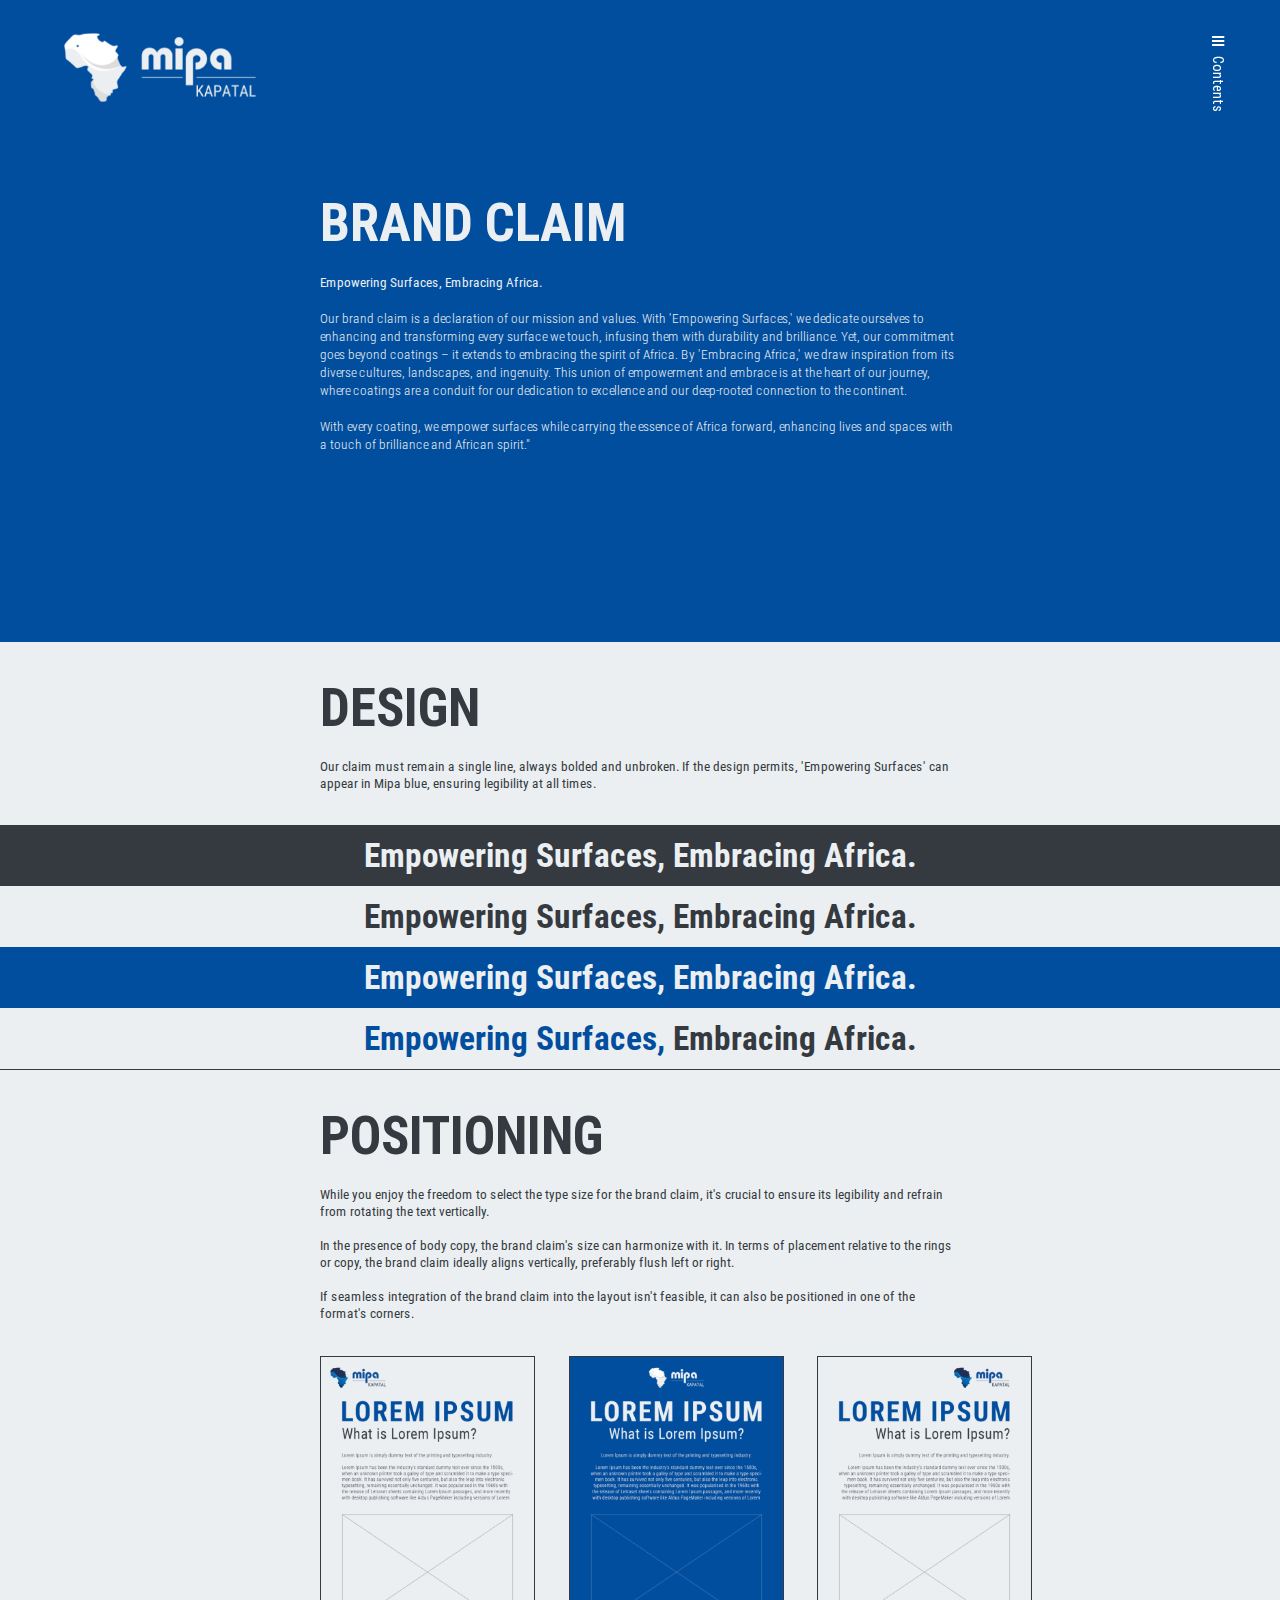
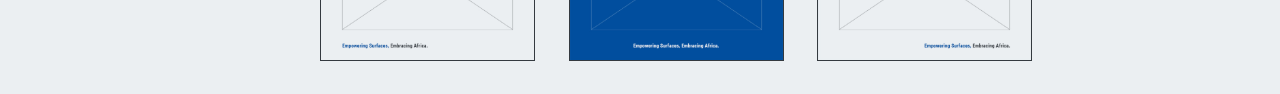
==== brand-claim.html @ 343f578b "Initial Add" ====
<!DOCTYPE html>
<html lang="en">

<head>
  <meta charset="UTF-8">
  <meta name="viewport" content="width=device-width, initial-scale=1.0">
  <link rel="stylesheet" href="https://cdnjs.cloudflare.com/ajax/libs/font-awesome/4.7.0/css/font-awesome.min.css">
  <link rel="stylesheet" href="brand-claim.css">
  <link rel="stylesheet" href="fonts.css">
  <title>Kapatal | Home</title>
</head>

<body>
    <div class="sidebar-container">
        <div class="sidebar-button">
            <button class="button-sidebar" id="side-bar-button">
                <i class="fa fa-bars"></i>
                <span class="button-text"> Contents</span>
            </button>
        </div>
        <div class="sidebar">
            <div class="menu">
                <div class="divider-1">
                    <a href="brand-values.html" class="brand-value-link">
                        <span class="divider-1-item">Brand Values</span>
                    </a>
                </div>
                <hr class="menu-horizontal-line"/>
                <div class="divider-2">
                    <div class="menu-items">
                    <span class="menu-heading">
                        Basics
                    </span>
                    <br>
                    <div class="divider-2-item-container">
                        <span class="divider-2-item">
                            <a href="logo.html" class="menu-item-link">
                                Logo
                            </a>
                        </span>
                    </div>
                    <br>
                    <div class="divider-2-item-container">
                        <span class="divider-2-item">
                            <a href="brand-claim.html" class="menu-item-link">
                                Brand Claim
                            </a>
                        </span>
                    </div>
                    <br>
                    <div class="divider-2-item-container">
                        <span class="divider-2-item">
                            <a href="colour-system.html" class="menu-item-link">
                                Colour System
                            </a>
                        </span>
                    </div>
                    <br>
                    <div class="divider-2-item-container">
                        <span class="divider-2-item">
                            <a href="#" class="menu-item-link">
                                Typography
                            </a>
                        </span>
                    </div>
                    <br>
                    <div class="divider-2-item-container">
                        <span class="divider-2-item">
                            <a href="#" class="menu-item-link">
                                Layout Structure
                            </a>
                        </span>
                    </div>
                    <br>
                    <div class="divider-2-item-container">
                        <span class="divider-2-item">
                            <a href="#" class="menu-item-link">
                                Imagery
                            </a>
                        </span>
                    </div>
                    <br>
                    <div class="divider-2-item-container">
                        <span class="divider-2-item">
                            <a href="#" class="menu-item-link">
                                Ton of Voice
                            </a>
                        </span>
                    </div>
                    </div>
                </div>
                <hr />
                <div class="divider-3">
                    <button class="close-button" id="close-button">
                    <span class="close-button-text">
                        Close
                    </span>
                    <span class="close-button-x">
                        X
                    </span>
                    </button>
                </div>
            </div>
        </div>
    </div>
    <div class="kapatal-image">
        <a href="index.html">
            <img src="Resources\Images\Mipa-Kaptal-Home-Image.png" class="main-image">
        </a>
    </div>
    <div class="main-content">
        <div class="main-brand-claim-section">
            <div class="main-brand-claim-content">
                <div class="main-brand-claim-heading">
                    <span class="main-brand-claim-heading-1">
                        Brand claim
                    </span>
                </div>
                <br/>
                <div class="main-brand-claim-subheading">
                    <span class="main-brand-claim-subheading-1">
                        Empowering Surfaces, Embracing Africa.
                    </span>
                </div>
                <br/>
                <div class="main-brand-claim-paragraph">
                    <span class="main-brand-claim-paragraph-1">
                        Our brand claim is a declaration of our mission and values. With 'Empowering Surfaces,' we dedicate ourselves to enhancing and 
                        transforming every surface we touch, infusing them with durability and brilliance. Yet, our commitment goes beyond coatings – it 
                        extends to embracing the spirit of Africa. By 'Embracing Africa,' we draw inspiration from its diverse cultures, landscapes, and 
                        ingenuity. This union of empowerment and embrace is at the heart of our journey, where coatings are a conduit for our dedication 
                        to excellence and our deep-rooted connection to the continent. 
                        <br>
                        <br>
                        With every coating, we empower surfaces while carrying the essence of Africa forward, enhancing lives and spaces with a 
                        touch of brilliance and African spirit."
                    </span>
                </div>
            </div>
        </div>
        <div class="main-section">
            <div class="design-section">
                <div class="design-content">
                    <div class="design-text">
                        <span class="design-heading">
                            Design
                        </span>
                        <br>
                        <br>
                        <p class="design-paragraph">
                            Our claim must remain a single line, always bolded and unbroken. If the design permits, 'Empowering Surfaces' 
                            can appear in Mipa blue, ensuring legibility at all times.
                        </p>
                    </div>
                    <div class="design-ribbon-section">
                        <div class="ribbons">
                            <div class="gray-ribbon">
                                <span class="gray-ribbon-text">
                                    Empowering Surfaces, Embracing Africa.
                                </span>
                            </div>
                            <div class="white-ribbon">
                                <span class="white-ribbon-text">
                                    Empowering Surfaces, Embracing Africa.
                                </span>
                            </div>
                            <div class="blue-ribbon">
                                <span class="blue-ribbon--text">
                                    Empowering Surfaces, Embracing Africa.
                                </span>
                            </div>
                            <div class="blue-gray-ribbon">
                                <span class="blue-gray-ribbon--text-1">
                                    Empowering Surfaces,
                                </span>
                                <span class="blue-gray-ribbon--text-2">
                                    Embracing Africa.
                                </span>
                            </div>
                        </div>
                    </div>
                </div>
            </div>
            <div class="positioning-section">
                <div class="positioning-content">
                    <div class="positioning-text">
                        <span class="positioning-heading">
                            Positioning
                        </span>
                        <br>
                        <br>
                        <p class="positioning-paragraph">
                            While you enjoy the freedom to select the type size for the brand claim, it's crucial to ensure its 
                            legibility and refrain from rotating the text vertically.
                            <br>
                            <br>
                            In the presence of body copy, the brand claim's size can harmonize with it. In terms of placement 
                            relative to the rings or copy, the brand claim ideally aligns vertically, preferably flush left or right.
                            <br>
                            <br>
                            If seamless integration of the brand claim into the layout isn't feasible, it can also be positioned in 
                            one of the format's corners.
                        </p>
                    </div>
                    <div class="positioning-images">
                        <div class="positioning-images-1">
                            <div class="positioning-images-1-1">
                                <img src="Resources\Images\Brand Claim\1.png" class="positioning-images-1-1-1">
                            </div>
                            <div class="positioning-images-1-2">
                                <img src="Resources\Images\Brand Claim\2.png" class="positioning-images-1-2-1">
                            </div>
                            <div class="positioning-images-1-3">
                                <img src="Resources\Images\Brand Claim\3.png" class="positioning-images-1-3-1">
                            </div>
                        </div>
                    </div>
                </div>
            </div>
        </div>
    </div>
  <script src="brand-claim.js"></script>
</body>

</html>
---- brand-claim.css ----
* {
    margin: 0;
  }
  
  body {
    overflow-x: hidden;
    background-color: #EBEFF2;
  }

  .sidebar-container{
    z-index: 999;
    position: fixed;
    right: 2%;
    top: 3%;
  }

  .sidebar-button {
    float: right;
    margin-right: 2%;
  }
  
  .button-sidebar {
    font-size: 1.12vw;
    color: #ffffff;
    font-family: Roboto-Condensed-Regular;
    background-color: transparent;
    border: none;
    padding: 0.52vw;
    cursor: pointer;
    display: flex;
    flex-direction: column;
    align-items: center;
  }
  
  .button-text {
    margin-top: 2.08vw;
    transform: rotate(90deg);
  }
  
  .sidebar {
    position: fixed;
    top: 0;
    right: -25%;
    background-color: #ffffff;
    border: 0.25px solid #343a40;
    padding-left: 1.82vw;
    padding-right: 1.82vw;
    height: 100%;
    width: 9.37vw;
    transition: right 1s ease;
  }

  .sidebar.active{
    right: 0;
  }
    
  .divider-1 {
    width: 100%;
    padding-top: 2.60vw;
    padding-bottom: 2.08vw;
    color: #343a40;
    font-size: 1vw;
    font-family: Roboto-Condensed-Bold;
  }
  
  .divider-2 {
    width: 100%;
    padding-top: 2.08vw;
    padding-bottom: 2.08vw;
    color: #343a40;
    font-size: 1vw;
    font-family: Roboto-Condensed-Light;
  }
  
  .menu-heading {
    font-size: 1.26vw;
    font-weight: 700;
    color: #343a40;
  }

  .divider-2-item-container{
    margin-top: 2.20vw;
  }

  .brand-value-link{
    text-decoration: none;
  }

  .menu-item-link{
    text-decoration: none;
    color: #343a40;
  }
  
  .divider-2-item {
    font-size: 1vw;
    font-weight: 300;
    color: #343a40;
  }
  
  .divider-3 {
    width: 100%;
    padding-top: 2.08vw;
    padding-bottom: 2.60vw;
    color: #343a40;
    font-size: 1vw;
    font-family: Roboto-Condensed-Light;
  }
  
  .divider-1-item {
    color: #014e9e;
    font-size: 1vw;
    font-family: Roboto-Condensed-Bold;
  }
  
  .close-button {
    border: none;
    background-color: none;
    background: none;
    font-size: 1.12vw;
    width: 100%;
  }
  
  .close-button-text {
    float: left;
    font-family: Roboto-Condensed-Regular;
    text-transform: uppercase;
  }
  
  .close-button-x {
    float: right;
    font-family: Roboto-Condensed-Light;
  }
  
  .menu-horizontal-line{
    width: 100%;
    height: 0.013vw;
    background-color: #343a40;
  }

  .kapatal-image{
    position: fixed;
    margin-top: 2%;
    margin-left: 5%;
    width: 15%;
    height: auto;
    z-index: 999;
  }

  .main-image{
    width: 100%;
    height: auto;
    z-index: 999;
  }

  .main-content{
    position: absolute;
    top: 0;
    left: 0;
    z-index: -1;
    width: 100%;
  }

  .main-brand-claim-section{
    position: relative;
    background-color: #014E9E;
    width: 100%;
    height: 50.15vw;
  }

  .main-brand-claim-content{
    width: 50%;
    position: absolute;
    top: 50%;
    left: 50%;
    transform: translate(-50%, -50%);
  }

  .main-brand-claim-heading-1{
    font-family: Roboto-Condensed-Bold;
    font-size: 4.16vw;
    color: #EBEFF2;
    text-transform: uppercase;
  }

  .main-brand-claim-subheading-1{
    font-family: Roboto-Condensed-Regular;
    font-weight: 500;
    font-size: 1.04vw;
    color: #EBEFF2;
  }

  .main-brand-claim-paragraph-1{
    font-family: Roboto-Condensed-Light;
    font-size: 1.04vw;
    color: #EBEFF2;
  }

  .design-section{
    position: relative;
    padding-top: 2.60vw;
  }

  .design-text{
    width: 50%;
    position: relative;
    top: 0;
    left: 50%;
    transform: translate(-50%, 0);
  }

  .design-heading{
    color: #343a40;
    font-size: 4.16vw;
    font-family: Roboto-Condensed-Bold;
    text-transform: uppercase;
  }

  .design-paragraph{
    color: #343a40;
    font-size: 1.04vw;
    font-family: Roboto-Condensed-Regular;
  }

  .design-ribbon-section{
    position: relative;
    padding-top: 2.60vw;
  }

  .ribbons{
    text-align: center;
  }

  .gray-ribbon{
    width: 100%;
    background-color: #343a40;
    padding-top: 0.78vw;
    padding-bottom: 0.78vw;
  }

  .gray-ribbon-text{
    color: #EBEFF2;
    font-size: 2.60vw;
    font-family: Roboto-Condensed-Bold;
  }

  .white-ribbon{
    width: 100%;
    background-color: #EBEFF2;
    padding-top: 0.78vw;
    padding-bottom: 0.78vw;
  }

  .white-ribbon-text{
    color: #343a40;
    font-size: 2.60vw;
    font-family: Roboto-Condensed-Bold;
  }

  .blue-ribbon{
    width: 100%;
    background-color: #014E9E;
    padding-top: 0.78vw;
    padding-bottom: 0.78vw;
  }

  .blue-ribbon--text{
    color: #EBEFF2;
    font-size: 2.60vw;
    font-family: Roboto-Condensed-Bold;
  }

  .blue-gray-ribbon{
    width: 100%;
    background-color: #EBEFF2;
    padding-top: 0.78vw;
    padding-bottom: 0.78vw;
    border-bottom: 0.25px solid #343a40;
  }

  .blue-gray-ribbon--text-1{
    color: #014E9E;
    font-size: 2.60vw;
    font-family: Roboto-Condensed-Bold;
  }

  .blue-gray-ribbon--text-2{
    color: #343a40;
    font-size: 2.60vw;
    font-family: Roboto-Condensed-Bold;
  }

  .positioning-section{
    position: relative;
    padding-top: 2.60vw;
    padding-bottom: 2.60vw;
  }

  .positioning-text{
    width: 50%;
    position: relative;
    top: 0;
    left: 50%;
    transform: translate(-50%, 0);
  }

  .positioning-heading{
    color: #343a40;
    font-size: 4.16vw;
    font-family: Roboto-Condensed-Bold;
    text-transform: uppercase;
  }

  .positioning-paragraph{
    color: #343a40;
    font-size: 1.04vw;
    font-family: Roboto-Condensed-Regular;
  }

  .positioning-images{
    position: relative;
    padding-top: 2.60vw;
  }

  .positioning-images-1{
    display: flex;
    position: relative;
    top: 0;
    left: 50%;
    transform: translate(-25%, 0);
  }

  .positioning-images-1-1{
    width: 16.66vw;
    border: 0.25px solid #343a40;
  }

  .positioning-images-1-1-1{
    width: 100%;
    height: 100%;
  }

  .positioning-images-1-2{
    width: 16.66vw;
    border: 0.25px solid #343a40;
    margin-left: 2.60vw;
    margin-right: 2.60vw;
  }

  .positioning-images-1-2-1{
    width: 100%;
    height: 100%;
  }

  .positioning-images-1-3{
    width: 16.66vw;
    border: 0.25px solid #343a40;
  }

  .positioning-images-1-3-1{
    width: 100%;
    height: 100%;
  }
---- fonts.css ----
@font-face {
    font-family: Roboto-Condensed-Bold;
    src: url('Resources/Fonts/RobotoCondensed-Bold.ttf') ;
}

@font-face {
    font-family: Roboto-Condensed-Bold-Italic;
    src: url('Resources/Fonts/RobotoCondensed-BoldItalic.ttf') ;
}

@font-face {
    font-family: Roboto-Condensed-Italic;
    src: url('Resources/Fonts/RobotoCondensed-Italic.ttf') ;
}

@font-face {
    font-family: Roboto-Condensed-Light;
    src: url('Resources/Fonts/RobotoCondensed-Light.ttf') ;
}

@font-face {
    font-family: Roboto-Condensed-Light-Italic;
    src: url('Resources/Fonts/RobotoCondensed-LightItalic.ttf') ;
}

@font-face {
    font-family: Roboto-Condensed-Regular;
    src: url('Resources/Fonts/RobotoCondensed-Regular.ttf') ;
}
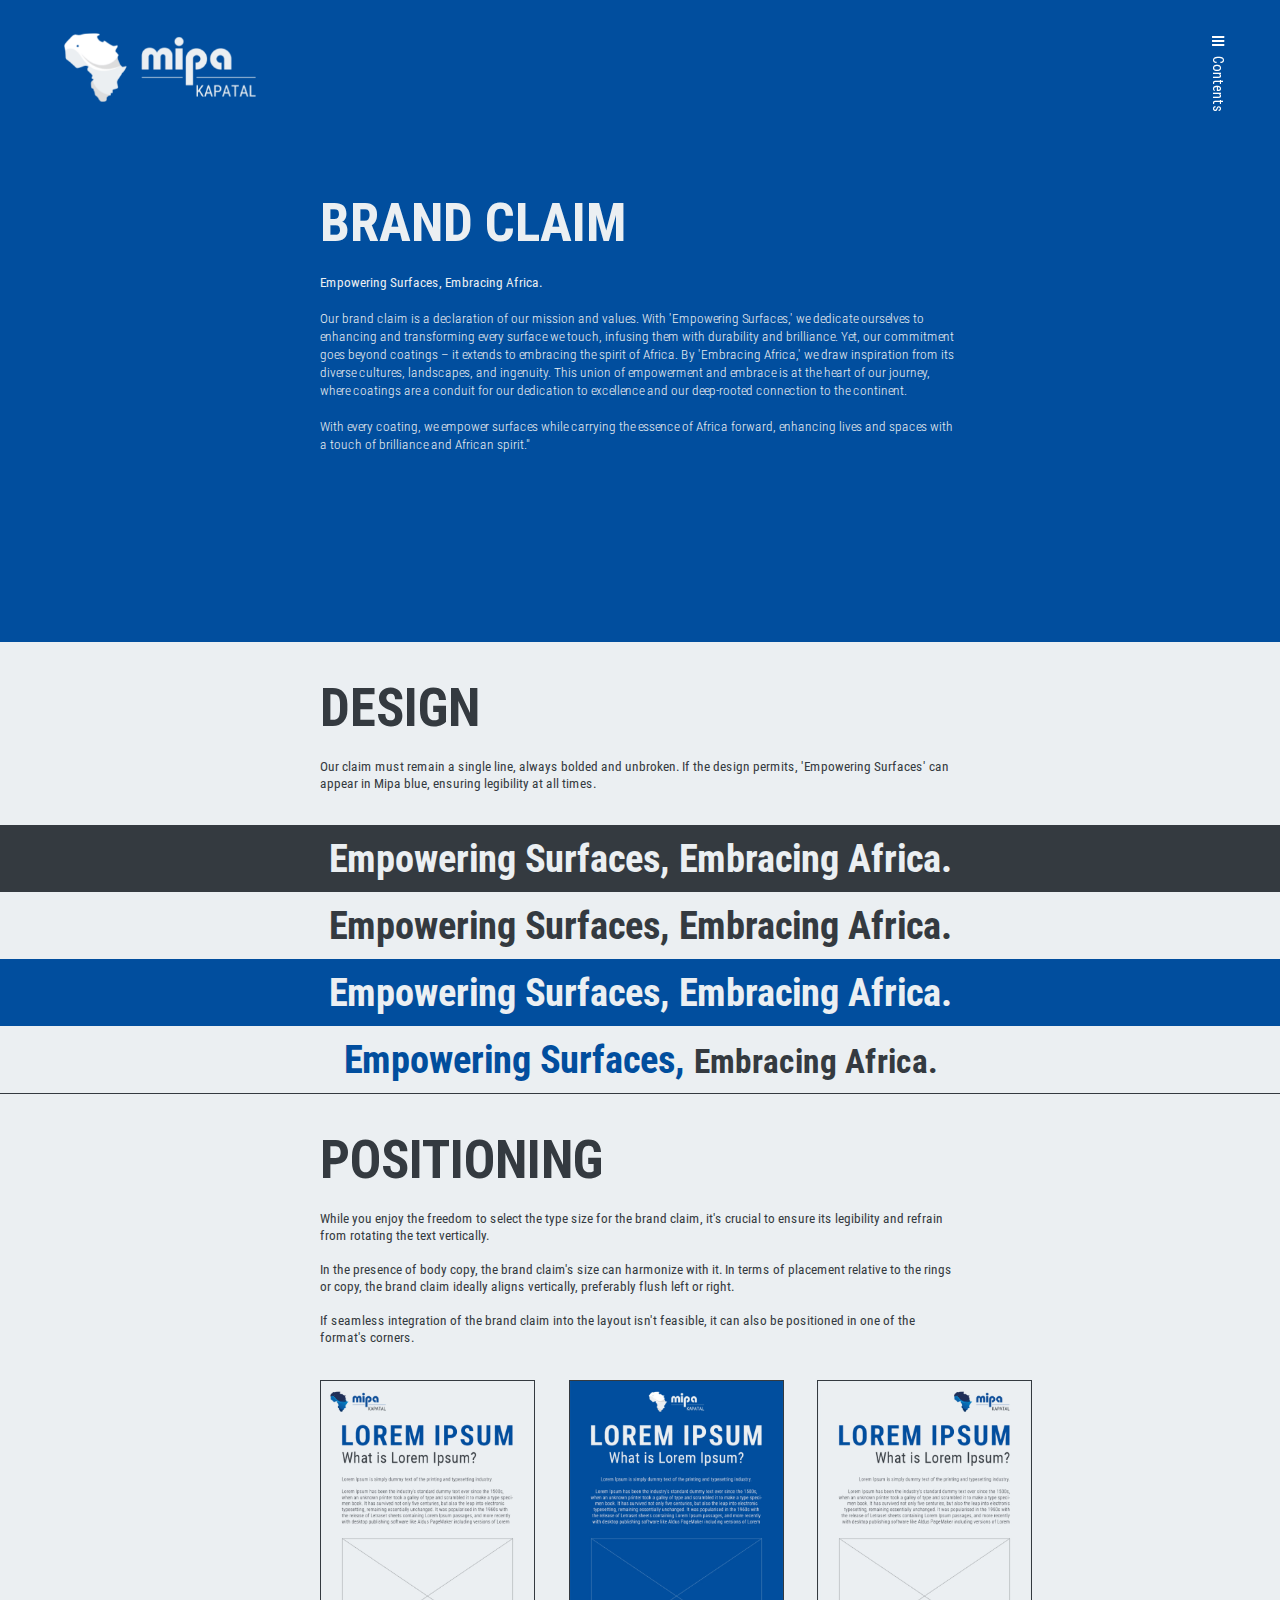
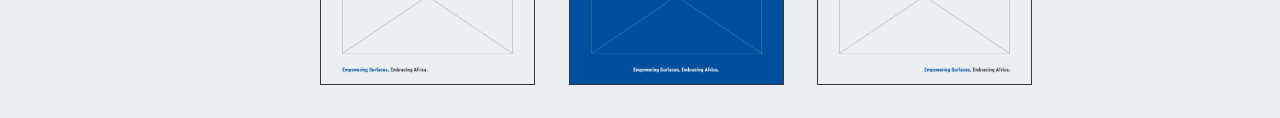
==== commit 9ec4a6f8: "Update" ====
--- a/brand-claim.html
+++ b/brand-claim.html
@@ -1,225 +1,225 @@
-<!DOCTYPE html>
-<html lang="en">
-
-<head>
-  <meta charset="UTF-8">
-  <meta name="viewport" content="width=device-width, initial-scale=1.0">
-  <link rel="stylesheet" href="https://cdnjs.cloudflare.com/ajax/libs/font-awesome/4.7.0/css/font-awesome.min.css">
-  <link rel="stylesheet" href="brand-claim.css">
-  <link rel="stylesheet" href="fonts.css">
-  <title>Kapatal | Home</title>
-</head>
-
-<body>
-    <div class="sidebar-container">
-        <div class="sidebar-button">
-            <button class="button-sidebar" id="side-bar-button">
-                <i class="fa fa-bars"></i>
-                <span class="button-text"> Contents</span>
-            </button>
-        </div>
-        <div class="sidebar">
-            <div class="menu">
-                <div class="divider-1">
-                    <a href="brand-values.html" class="brand-value-link">
-                        <span class="divider-1-item">Brand Values</span>
-                    </a>
-                </div>
-                <hr class="menu-horizontal-line"/>
-                <div class="divider-2">
-                    <div class="menu-items">
-                    <span class="menu-heading">
-                        Basics
-                    </span>
-                    <br>
-                    <div class="divider-2-item-container">
-                        <span class="divider-2-item">
-                            <a href="logo.html" class="menu-item-link">
-                                Logo
-                            </a>
-                        </span>
-                    </div>
-                    <br>
-                    <div class="divider-2-item-container">
-                        <span class="divider-2-item">
-                            <a href="brand-claim.html" class="menu-item-link">
-                                Brand Claim
-                            </a>
-                        </span>
-                    </div>
-                    <br>
-                    <div class="divider-2-item-container">
-                        <span class="divider-2-item">
-                            <a href="colour-system.html" class="menu-item-link">
-                                Colour System
-                            </a>
-                        </span>
-                    </div>
-                    <br>
-                    <div class="divider-2-item-container">
-                        <span class="divider-2-item">
-                            <a href="#" class="menu-item-link">
-                                Typography
-                            </a>
-                        </span>
-                    </div>
-                    <br>
-                    <div class="divider-2-item-container">
-                        <span class="divider-2-item">
-                            <a href="#" class="menu-item-link">
-                                Layout Structure
-                            </a>
-                        </span>
-                    </div>
-                    <br>
-                    <div class="divider-2-item-container">
-                        <span class="divider-2-item">
-                            <a href="#" class="menu-item-link">
-                                Imagery
-                            </a>
-                        </span>
-                    </div>
-                    <br>
-                    <div class="divider-2-item-container">
-                        <span class="divider-2-item">
-                            <a href="#" class="menu-item-link">
-                                Ton of Voice
-                            </a>
-                        </span>
-                    </div>
-                    </div>
-                </div>
-                <hr />
-                <div class="divider-3">
-                    <button class="close-button" id="close-button">
-                    <span class="close-button-text">
-                        Close
-                    </span>
-                    <span class="close-button-x">
-                        X
-                    </span>
-                    </button>
-                </div>
-            </div>
-        </div>
-    </div>
-    <div class="kapatal-image">
-        <a href="index.html">
-            <img src="Resources\Images\Mipa-Kaptal-Home-Image.png" class="main-image">
-        </a>
-    </div>
-    <div class="main-content">
-        <div class="main-brand-claim-section">
-            <div class="main-brand-claim-content">
-                <div class="main-brand-claim-heading">
-                    <span class="main-brand-claim-heading-1">
-                        Brand claim
-                    </span>
-                </div>
-                <br/>
-                <div class="main-brand-claim-subheading">
-                    <span class="main-brand-claim-subheading-1">
-                        Empowering Surfaces, Embracing Africa.
-                    </span>
-                </div>
-                <br/>
-                <div class="main-brand-claim-paragraph">
-                    <span class="main-brand-claim-paragraph-1">
-                        Our brand claim is a declaration of our mission and values. With 'Empowering Surfaces,' we dedicate ourselves to enhancing and 
-                        transforming every surface we touch, infusing them with durability and brilliance. Yet, our commitment goes beyond coatings – it 
-                        extends to embracing the spirit of Africa. By 'Embracing Africa,' we draw inspiration from its diverse cultures, landscapes, and 
-                        ingenuity. This union of empowerment and embrace is at the heart of our journey, where coatings are a conduit for our dedication 
-                        to excellence and our deep-rooted connection to the continent. 
-                        <br>
-                        <br>
-                        With every coating, we empower surfaces while carrying the essence of Africa forward, enhancing lives and spaces with a 
-                        touch of brilliance and African spirit."
-                    </span>
-                </div>
-            </div>
-        </div>
-        <div class="main-section">
-            <div class="design-section">
-                <div class="design-content">
-                    <div class="design-text">
-                        <span class="design-heading">
-                            Design
-                        </span>
-                        <br>
-                        <br>
-                        <p class="design-paragraph">
-                            Our claim must remain a single line, always bolded and unbroken. If the design permits, 'Empowering Surfaces' 
-                            can appear in Mipa blue, ensuring legibility at all times.
-                        </p>
-                    </div>
-                    <div class="design-ribbon-section">
-                        <div class="ribbons">
-                            <div class="gray-ribbon">
-                                <span class="gray-ribbon-text">
-                                    Empowering Surfaces, Embracing Africa.
-                                </span>
-                            </div>
-                            <div class="white-ribbon">
-                                <span class="white-ribbon-text">
-                                    Empowering Surfaces, Embracing Africa.
-                                </span>
-                            </div>
-                            <div class="blue-ribbon">
-                                <span class="blue-ribbon--text">
-                                    Empowering Surfaces, Embracing Africa.
-                                </span>
-                            </div>
-                            <div class="blue-gray-ribbon">
-                                <span class="blue-gray-ribbon--text-1">
-                                    Empowering Surfaces,
-                                </span>
-                                <span class="blue-gray-ribbon--text-2">
-                                    Embracing Africa.
-                                </span>
-                            </div>
-                        </div>
-                    </div>
-                </div>
-            </div>
-            <div class="positioning-section">
-                <div class="positioning-content">
-                    <div class="positioning-text">
-                        <span class="positioning-heading">
-                            Positioning
-                        </span>
-                        <br>
-                        <br>
-                        <p class="positioning-paragraph">
-                            While you enjoy the freedom to select the type size for the brand claim, it's crucial to ensure its 
-                            legibility and refrain from rotating the text vertically.
-                            <br>
-                            <br>
-                            In the presence of body copy, the brand claim's size can harmonize with it. In terms of placement 
-                            relative to the rings or copy, the brand claim ideally aligns vertically, preferably flush left or right.
-                            <br>
-                            <br>
-                            If seamless integration of the brand claim into the layout isn't feasible, it can also be positioned in 
-                            one of the format's corners.
-                        </p>
-                    </div>
-                    <div class="positioning-images">
-                        <div class="positioning-images-1">
-                            <div class="positioning-images-1-1">
-                                <img src="Resources\Images\Brand Claim\1.png" class="positioning-images-1-1-1">
-                            </div>
-                            <div class="positioning-images-1-2">
-                                <img src="Resources\Images\Brand Claim\2.png" class="positioning-images-1-2-1">
-                            </div>
-                            <div class="positioning-images-1-3">
-                                <img src="Resources\Images\Brand Claim\3.png" class="positioning-images-1-3-1">
-                            </div>
-                        </div>
-                    </div>
-                </div>
-            </div>
-        </div>
-    </div>
-  <script src="brand-claim.js"></script>
-</body>
-
+<!DOCTYPE html>
+<html lang="en">
+
+<head>
+  <meta charset="UTF-8">
+  <meta name="viewport" content="width=device-width, initial-scale=1.0">
+  <link rel="stylesheet" href="https://cdnjs.cloudflare.com/ajax/libs/font-awesome/4.7.0/css/font-awesome.min.css">
+  <link rel="stylesheet" href="brand-claim.css">
+  <link rel="stylesheet" href="fonts.css">
+  <title>Kapatal | Brand Claim</title>
+</head>
+
+<body>
+    <div class="sidebar-container">
+        <div class="sidebar-button">
+            <button class="button-sidebar" id="side-bar-button">
+                <i class="fa fa-bars"></i>
+                <span class="button-text"> Contents</span>
+            </button>
+        </div>
+        <div class="sidebar">
+            <div class="menu">
+                <div class="divider-1">
+                    <a href="brand-values.html" class="brand-value-link">
+                        <span class="divider-1-item">Brand Values</span>
+                    </a>
+                </div>
+                <hr class="menu-horizontal-line"/>
+                <div class="divider-2">
+                    <div class="menu-items">
+                    <span class="menu-heading">
+                        Basics
+                    </span>
+                    <br>
+                    <div class="divider-2-item-container">
+                        <span class="divider-2-item">
+                            <a href="logo.html" class="menu-item-link">
+                                Logo
+                            </a>
+                        </span>
+                    </div>
+                    <br>
+                    <div class="divider-2-item-container">
+                        <span class="divider-2-item">
+                            <a href="brand-claim.html" class="menu-item-link">
+                                Brand Claim
+                            </a>
+                        </span>
+                    </div>
+                    <br>
+                    <div class="divider-2-item-container">
+                        <span class="divider-2-item">
+                            <a href="colour-system.html" class="menu-item-link">
+                                Colour System
+                            </a>
+                        </span>
+                    </div>
+                    <br>
+                    <div class="divider-2-item-container">
+                        <span class="divider-2-item">
+                            <a href="#" class="menu-item-link">
+                                Typography
+                            </a>
+                        </span>
+                    </div>
+                    <br>
+                    <div class="divider-2-item-container">
+                        <span class="divider-2-item">
+                            <a href="#" class="menu-item-link">
+                                Layout Structure
+                            </a>
+                        </span>
+                    </div>
+                    <br>
+                    <div class="divider-2-item-container">
+                        <span class="divider-2-item">
+                            <a href="#" class="menu-item-link">
+                                Imagery
+                            </a>
+                        </span>
+                    </div>
+                    <br>
+                    <div class="divider-2-item-container">
+                        <span class="divider-2-item">
+                            <a href="#" class="menu-item-link">
+                                Ton of Voice
+                            </a>
+                        </span>
+                    </div>
+                    </div>
+                </div>
+                <hr />
+                <div class="divider-3">
+                    <button class="close-button" id="close-button">
+                    <span class="close-button-text">
+                        Close
+                    </span>
+                    <span class="close-button-x">
+                        X
+                    </span>
+                    </button>
+                </div>
+            </div>
+        </div>
+    </div>
+    <div class="kapatal-image">
+        <a href="index.html">
+            <img src="Resources\Images\Mipa-Kaptal-Home-Image.png" class="main-image">
+        </a>
+    </div>
+    <div class="main-content">
+        <div class="main-brand-claim-section">
+            <div class="main-brand-claim-content">
+                <div class="main-brand-claim-heading">
+                    <span class="main-brand-claim-heading-1">
+                        Brand claim
+                    </span>
+                </div>
+                <br/>
+                <div class="main-brand-claim-subheading">
+                    <span class="main-brand-claim-subheading-1">
+                        Empowering Surfaces, Embracing Africa.
+                    </span>
+                </div>
+                <br/>
+                <div class="main-brand-claim-paragraph">
+                    <span class="main-brand-claim-paragraph-1">
+                        Our brand claim is a declaration of our mission and values. With 'Empowering Surfaces,' we dedicate ourselves to enhancing and 
+                        transforming every surface we touch, infusing them with durability and brilliance. Yet, our commitment goes beyond coatings – it 
+                        extends to embracing the spirit of Africa. By 'Embracing Africa,' we draw inspiration from its diverse cultures, landscapes, and 
+                        ingenuity. This union of empowerment and embrace is at the heart of our journey, where coatings are a conduit for our dedication 
+                        to excellence and our deep-rooted connection to the continent. 
+                        <br>
+                        <br>
+                        With every coating, we empower surfaces while carrying the essence of Africa forward, enhancing lives and spaces with a 
+                        touch of brilliance and African spirit."
+                    </span>
+                </div>
+            </div>
+        </div>
+        <div class="main-section">
+            <div class="design-section">
+                <div class="design-content">
+                    <div class="design-text">
+                        <span class="design-heading">
+                            Design
+                        </span>
+                        <br>
+                        <br>
+                        <p class="design-paragraph">
+                            Our claim must remain a single line, always bolded and unbroken. If the design permits, 'Empowering Surfaces' 
+                            can appear in Mipa blue, ensuring legibility at all times.
+                        </p>
+                    </div>
+                    <div class="design-ribbon-section">
+                        <div class="ribbons">
+                            <div class="gray-ribbon">
+                                <span class="gray-ribbon-text">
+                                    Empowering Surfaces, Embracing Africa.
+                                </span>
+                            </div>
+                            <div class="white-ribbon">
+                                <span class="white-ribbon-text">
+                                    Empowering Surfaces, Embracing Africa.
+                                </span>
+                            </div>
+                            <div class="blue-ribbon">
+                                <span class="blue-ribbon--text">
+                                    Empowering Surfaces, Embracing Africa.
+                                </span>
+                            </div>
+                            <div class="blue-gray-ribbon">
+                                <span class="blue-gray-ribbon--text-1">
+                                    Empowering Surfaces,
+                                </span>
+                                <span class="blue-gray-ribbon--text-2">
+                                    Embracing Africa.
+                                </span>
+                            </div>
+                        </div>
+                    </div>
+                </div>
+            </div>
+            <div class="positioning-section">
+                <div class="positioning-content">
+                    <div class="positioning-text">
+                        <span class="positioning-heading">
+                            Positioning
+                        </span>
+                        <br>
+                        <br>
+                        <p class="positioning-paragraph">
+                            While you enjoy the freedom to select the type size for the brand claim, it's crucial to ensure its 
+                            legibility and refrain from rotating the text vertically.
+                            <br>
+                            <br>
+                            In the presence of body copy, the brand claim's size can harmonize with it. In terms of placement 
+                            relative to the rings or copy, the brand claim ideally aligns vertically, preferably flush left or right.
+                            <br>
+                            <br>
+                            If seamless integration of the brand claim into the layout isn't feasible, it can also be positioned in 
+                            one of the format's corners.
+                        </p>
+                    </div>
+                    <div class="positioning-images">
+                        <div class="positioning-images-1">
+                            <div class="positioning-images-1-1">
+                                <img src="Resources\Images\Brand Claim\1.png" class="positioning-images-1-1-1">
+                            </div>
+                            <div class="positioning-images-1-2">
+                                <img src="Resources\Images\Brand Claim\2.png" class="positioning-images-1-2-1">
+                            </div>
+                            <div class="positioning-images-1-3">
+                                <img src="Resources\Images\Brand Claim\3.png" class="positioning-images-1-3-1">
+                            </div>
+                        </div>
+                    </div>
+                </div>
+            </div>
+        </div>
+    </div>
+  <script src="brand-claim.js"></script>
+</body>
+
 </html>--- a/brand-claim.css
+++ b/brand-claim.css
@@ -1,362 +1,363 @@
-* {
-    margin: 0;
-  }
-  
-  body {
-    overflow-x: hidden;
-    background-color: #EBEFF2;
-  }
-
-  .sidebar-container{
-    z-index: 999;
-    position: fixed;
-    right: 2%;
-    top: 3%;
-  }
-
-  .sidebar-button {
-    float: right;
-    margin-right: 2%;
-  }
-  
-  .button-sidebar {
-    font-size: 1.12vw;
-    color: #ffffff;
-    font-family: Roboto-Condensed-Regular;
-    background-color: transparent;
-    border: none;
-    padding: 0.52vw;
-    cursor: pointer;
-    display: flex;
-    flex-direction: column;
-    align-items: center;
-  }
-  
-  .button-text {
-    margin-top: 2.08vw;
-    transform: rotate(90deg);
-  }
-  
-  .sidebar {
-    position: fixed;
-    top: 0;
-    right: -25%;
-    background-color: #ffffff;
-    border: 0.25px solid #343a40;
-    padding-left: 1.82vw;
-    padding-right: 1.82vw;
-    height: 100%;
-    width: 9.37vw;
-    transition: right 1s ease;
-  }
-
-  .sidebar.active{
-    right: 0;
-  }
-    
-  .divider-1 {
-    width: 100%;
-    padding-top: 2.60vw;
-    padding-bottom: 2.08vw;
-    color: #343a40;
-    font-size: 1vw;
-    font-family: Roboto-Condensed-Bold;
-  }
-  
-  .divider-2 {
-    width: 100%;
-    padding-top: 2.08vw;
-    padding-bottom: 2.08vw;
-    color: #343a40;
-    font-size: 1vw;
-    font-family: Roboto-Condensed-Light;
-  }
-  
-  .menu-heading {
-    font-size: 1.26vw;
-    font-weight: 700;
-    color: #343a40;
-  }
-
-  .divider-2-item-container{
-    margin-top: 2.20vw;
-  }
-
-  .brand-value-link{
-    text-decoration: none;
-  }
-
-  .menu-item-link{
-    text-decoration: none;
-    color: #343a40;
-  }
-  
-  .divider-2-item {
-    font-size: 1vw;
-    font-weight: 300;
-    color: #343a40;
-  }
-  
-  .divider-3 {
-    width: 100%;
-    padding-top: 2.08vw;
-    padding-bottom: 2.60vw;
-    color: #343a40;
-    font-size: 1vw;
-    font-family: Roboto-Condensed-Light;
-  }
-  
-  .divider-1-item {
-    color: #014e9e;
-    font-size: 1vw;
-    font-family: Roboto-Condensed-Bold;
-  }
-  
-  .close-button {
-    border: none;
-    background-color: none;
-    background: none;
-    font-size: 1.12vw;
-    width: 100%;
-  }
-  
-  .close-button-text {
-    float: left;
-    font-family: Roboto-Condensed-Regular;
-    text-transform: uppercase;
-  }
-  
-  .close-button-x {
-    float: right;
-    font-family: Roboto-Condensed-Light;
-  }
-  
-  .menu-horizontal-line{
-    width: 100%;
-    height: 0.013vw;
-    background-color: #343a40;
-  }
-
-  .kapatal-image{
-    position: fixed;
-    margin-top: 2%;
-    margin-left: 5%;
-    width: 15%;
-    height: auto;
-    z-index: 999;
-  }
-
-  .main-image{
-    width: 100%;
-    height: auto;
-    z-index: 999;
-  }
-
-  .main-content{
-    position: absolute;
-    top: 0;
-    left: 0;
-    z-index: -1;
-    width: 100%;
-  }
-
-  .main-brand-claim-section{
-    position: relative;
-    background-color: #014E9E;
-    width: 100%;
-    height: 50.15vw;
-  }
-
-  .main-brand-claim-content{
-    width: 50%;
-    position: absolute;
-    top: 50%;
-    left: 50%;
-    transform: translate(-50%, -50%);
-  }
-
-  .main-brand-claim-heading-1{
-    font-family: Roboto-Condensed-Bold;
-    font-size: 4.16vw;
-    color: #EBEFF2;
-    text-transform: uppercase;
-  }
-
-  .main-brand-claim-subheading-1{
-    font-family: Roboto-Condensed-Regular;
-    font-weight: 500;
-    font-size: 1.04vw;
-    color: #EBEFF2;
-  }
-
-  .main-brand-claim-paragraph-1{
-    font-family: Roboto-Condensed-Light;
-    font-size: 1.04vw;
-    color: #EBEFF2;
-  }
-
-  .design-section{
-    position: relative;
-    padding-top: 2.60vw;
-  }
-
-  .design-text{
-    width: 50%;
-    position: relative;
-    top: 0;
-    left: 50%;
-    transform: translate(-50%, 0);
-  }
-
-  .design-heading{
-    color: #343a40;
-    font-size: 4.16vw;
-    font-family: Roboto-Condensed-Bold;
-    text-transform: uppercase;
-  }
-
-  .design-paragraph{
-    color: #343a40;
-    font-size: 1.04vw;
-    font-family: Roboto-Condensed-Regular;
-  }
-
-  .design-ribbon-section{
-    position: relative;
-    padding-top: 2.60vw;
-  }
-
-  .ribbons{
-    text-align: center;
-  }
-
-  .gray-ribbon{
-    width: 100%;
-    background-color: #343a40;
-    padding-top: 0.78vw;
-    padding-bottom: 0.78vw;
-  }
-
-  .gray-ribbon-text{
-    color: #EBEFF2;
-    font-size: 2.60vw;
-    font-family: Roboto-Condensed-Bold;
-  }
-
-  .white-ribbon{
-    width: 100%;
-    background-color: #EBEFF2;
-    padding-top: 0.78vw;
-    padding-bottom: 0.78vw;
-  }
-
-  .white-ribbon-text{
-    color: #343a40;
-    font-size: 2.60vw;
-    font-family: Roboto-Condensed-Bold;
-  }
-
-  .blue-ribbon{
-    width: 100%;
-    background-color: #014E9E;
-    padding-top: 0.78vw;
-    padding-bottom: 0.78vw;
-  }
-
-  .blue-ribbon--text{
-    color: #EBEFF2;
-    font-size: 2.60vw;
-    font-family: Roboto-Condensed-Bold;
-  }
-
-  .blue-gray-ribbon{
-    width: 100%;
-    background-color: #EBEFF2;
-    padding-top: 0.78vw;
-    padding-bottom: 0.78vw;
-    border-bottom: 0.25px solid #343a40;
-  }
-
-  .blue-gray-ribbon--text-1{
-    color: #014E9E;
-    font-size: 2.60vw;
-    font-family: Roboto-Condensed-Bold;
-  }
-
-  .blue-gray-ribbon--text-2{
-    color: #343a40;
-    font-size: 2.60vw;
-    font-family: Roboto-Condensed-Bold;
-  }
-
-  .positioning-section{
-    position: relative;
-    padding-top: 2.60vw;
-    padding-bottom: 2.60vw;
-  }
-
-  .positioning-text{
-    width: 50%;
-    position: relative;
-    top: 0;
-    left: 50%;
-    transform: translate(-50%, 0);
-  }
-
-  .positioning-heading{
-    color: #343a40;
-    font-size: 4.16vw;
-    font-family: Roboto-Condensed-Bold;
-    text-transform: uppercase;
-  }
-
-  .positioning-paragraph{
-    color: #343a40;
-    font-size: 1.04vw;
-    font-family: Roboto-Condensed-Regular;
-  }
-
-  .positioning-images{
-    position: relative;
-    padding-top: 2.60vw;
-  }
-
-  .positioning-images-1{
-    display: flex;
-    position: relative;
-    top: 0;
-    left: 50%;
-    transform: translate(-25%, 0);
-  }
-
-  .positioning-images-1-1{
-    width: 16.66vw;
-    border: 0.25px solid #343a40;
-  }
-
-  .positioning-images-1-1-1{
-    width: 100%;
-    height: 100%;
-  }
-
-  .positioning-images-1-2{
-    width: 16.66vw;
-    border: 0.25px solid #343a40;
-    margin-left: 2.60vw;
-    margin-right: 2.60vw;
-  }
-
-  .positioning-images-1-2-1{
-    width: 100%;
-    height: 100%;
-  }
-
-  .positioning-images-1-3{
-    width: 16.66vw;
-    border: 0.25px solid #343a40;
-  }
-
-  .positioning-images-1-3-1{
-    width: 100%;
-    height: 100%;
+* {
+    margin: 0;
+  }
+  
+  body {
+    overflow-x: hidden;
+    background-color: #EBEFF2;
+  }
+
+  .sidebar-container{
+    z-index: 999;
+    position: fixed;
+    right: 2%;
+    top: 3%;
+  }
+
+  .sidebar-button {
+    float: right;
+    margin-right: 2%;
+  }
+  
+  .button-sidebar {
+    font-size: 1.12vw;
+    color: #ffffff;
+    font-family: Roboto-Condensed-Regular;
+    background-color: transparent;
+    border: none;
+    padding: 0.52vw;
+    cursor: pointer;
+    display: flex;
+    flex-direction: column;
+    align-items: center;
+  }
+  
+  .button-text {
+    margin-top: 2.08vw;
+    transform: rotate(90deg);
+  }
+  
+  .sidebar {
+    position: fixed;
+    top: 0;
+    right: -25%;
+    background-color: #ffffff;
+    border: 0.25px solid #343a40;
+    padding-left: 1.82vw;
+    padding-right: 1.82vw;
+    height: 100%;
+    width: 9.37vw;
+    transition: right 1s ease;
+  }
+
+  .sidebar.active{
+    right: 0;
+  }
+    
+  .divider-1 {
+    width: 100%;
+    padding-top: 2.60vw;
+    padding-bottom: 2.08vw;
+    color: #343a40;
+    font-size: 1vw;
+    font-family: Roboto-Condensed-Bold;
+  }
+  
+  .divider-2 {
+    width: 100%;
+    padding-top: 2.08vw;
+    padding-bottom: 2.08vw;
+    color: #343a40;
+    font-size: 1vw;
+    font-family: Roboto-Condensed-Light;
+  }
+  
+  .menu-heading {
+    font-size: 1.26vw;
+    font-weight: 700;
+    color: #343a40;
+  }
+
+  .divider-2-item-container{
+    margin-top: 2.20vw;
+  }
+
+  .brand-value-link{
+    text-decoration: none;
+  }
+
+  .menu-item-link{
+    text-decoration: none;
+    color: #343a40;
+  }
+  
+  .divider-2-item {
+    font-size: 1vw;
+    font-weight: 300;
+    color: #343a40;
+  }
+  
+  .divider-3 {
+    width: 100%;
+    padding-top: 2.08vw;
+    padding-bottom: 2.60vw;
+    color: #343a40;
+    font-size: 1vw;
+    font-family: Roboto-Condensed-Light;
+  }
+  
+  .divider-1-item {
+    color: #014e9e;
+    font-size: 1vw;
+    font-family: Roboto-Condensed-Bold;
+  }
+  
+  .close-button {
+    border: none;
+    background-color: none;
+    background: none;
+    font-size: 1.12vw;
+    width: 100%;
+  }
+  
+  .close-button-text {
+    float: left;
+    font-family: Roboto-Condensed-Regular;
+    text-transform: uppercase;
+  }
+  
+  .close-button-x {
+    float: right;
+    font-family: Roboto-Condensed-Light;
+  }
+  
+  .menu-horizontal-line{
+    width: 100%;
+    height: 0.013vw;
+    background-color: #343a40;
+  }
+
+  .kapatal-image{
+    position: fixed;
+    margin-top: 2%;
+    margin-left: 5%;
+    width: 15%;
+    height: auto;
+    z-index: 999;
+  }
+
+  .main-image{
+    width: 100%;
+    height: auto;
+    z-index: 999;
+  }
+
+  .main-content{
+    position: absolute;
+    top: 0;
+    left: 0;
+    z-index: -1;
+    width: 100%;
+  }
+
+  .main-brand-claim-section{
+    position: relative;
+    background-color: #014E9E;
+    width: 100%;
+    height: 50.15vw;
+  }
+
+  .main-brand-claim-content{
+    width: 50%;
+    position: absolute;
+    top: 50%;
+    left: 50%;
+    transform: translate(-50%, -50%);
+  }
+
+  .main-brand-claim-heading-1{
+    font-family: Roboto-Condensed-Bold;
+    font-size: 4.16vw;
+    color: #EBEFF2;
+    text-transform: uppercase;
+  }
+
+  .main-brand-claim-subheading-1{
+    font-family: Roboto-Condensed-Regular;
+    font-weight: 500;
+    font-size: 1.04vw;
+    color: #EBEFF2;
+  }
+
+  .main-brand-claim-paragraph-1{
+    font-family: Roboto-Condensed-Light;
+    font-size: 1.04vw;
+    color: #EBEFF2;
+  }
+
+  .design-section{
+    position: relative;
+    padding-top: 2.60vw;
+  }
+
+  .design-text{
+    width: 50%;
+    position: relative;
+    top: 0;
+    left: 50%;
+    transform: translate(-50%, 0);
+  }
+
+  .design-heading{
+    color: #343a40;
+    font-size: 4.16vw;
+    font-family: Roboto-Condensed-Bold;
+    text-transform: uppercase;
+  }
+
+  .design-paragraph{
+    color: #343a40;
+    font-size: 1.04vw;
+    font-family: Roboto-Condensed-Regular;
+  }
+
+  .design-ribbon-section{
+    position: relative;
+    padding-top: 2.60vw;
+  }
+
+  .ribbons{
+    text-align: center;
+  }
+
+  .gray-ribbon{
+    width: 100%;
+    background-color: #343a40;
+    padding-top: 0.78vw;
+    padding-bottom: 0.78vw;
+
+  }
+
+  .gray-ribbon-text{
+    color: #EBEFF2;
+    font-size: 3vw;
+    font-family: Roboto-Condensed-Bold;
+  }
+
+  .white-ribbon{
+    width: 100%;
+    background-color: #EBEFF2;
+    padding-top: 0.78vw;
+    padding-bottom: 0.78vw;
+  }
+
+  .white-ribbon-text{
+    color: #343a40;
+    font-size: 3vw;
+    font-family: Roboto-Condensed-Bold;
+  }
+
+  .blue-ribbon{
+    width: 100%;
+    background-color: #014E9E;
+    padding-top: 0.78vw;
+    padding-bottom: 0.78vw;
+  }
+
+  .blue-ribbon--text{
+    color: #EBEFF2;
+    font-size: 3vw;
+    font-family: Roboto-Condensed-Bold;
+  }
+
+  .blue-gray-ribbon{
+    width: 100%;
+    background-color: #EBEFF2;
+    padding-top: 0.78vw;
+    padding-bottom: 0.78vw;
+    border-bottom: 0.25px solid #343a40;
+  }
+
+  .blue-gray-ribbon--text-1{
+    color: #014E9E;
+    font-size: 3vw;
+    font-family: Roboto-Condensed-Bold;
+  }
+
+  .blue-gray-ribbon--text-2{
+    color: #343a40;
+    font-size: 2.60vw;
+    font-family: Roboto-Condensed-Bold;
+  }
+
+  .positioning-section{
+    position: relative;
+    padding-top: 2.60vw;
+    padding-bottom: 2.60vw;
+  }
+
+  .positioning-text{
+    width: 50%;
+    position: relative;
+    top: 0;
+    left: 50%;
+    transform: translate(-50%, 0);
+  }
+
+  .positioning-heading{
+    color: #343a40;
+    font-size: 4.16vw;
+    font-family: Roboto-Condensed-Bold;
+    text-transform: uppercase;
+  }
+
+  .positioning-paragraph{
+    color: #343a40;
+    font-size: 1.04vw;
+    font-family: Roboto-Condensed-Regular;
+  }
+
+  .positioning-images{
+    position: relative;
+    padding-top: 2.60vw;
+  }
+
+  .positioning-images-1{
+    display: flex;
+    position: relative;
+    top: 0;
+    left: 50%;
+    transform: translate(-25%, 0);
+  }
+
+  .positioning-images-1-1{
+    width: 16.66vw;
+    border: 0.25px solid #343a40;
+  }
+
+  .positioning-images-1-1-1{
+    width: 100%;
+    height: 100%;
+  }
+
+  .positioning-images-1-2{
+    width: 16.66vw;
+    border: 0.25px solid #343a40;
+    margin-left: 2.60vw;
+    margin-right: 2.60vw;
+  }
+
+  .positioning-images-1-2-1{
+    width: 100%;
+    height: 100%;
+  }
+
+  .positioning-images-1-3{
+    width: 16.66vw;
+    border: 0.25px solid #343a40;
+  }
+
+  .positioning-images-1-3-1{
+    width: 100%;
+    height: 100%;
   }--- a/fonts.css
+++ b/fonts.css
@@ -1,29 +1,29 @@
-@font-face {
-    font-family: Roboto-Condensed-Bold;
-    src: url('Resources/Fonts/RobotoCondensed-Bold.ttf') ;
-}
-
-@font-face {
-    font-family: Roboto-Condensed-Bold-Italic;
-    src: url('Resources/Fonts/RobotoCondensed-BoldItalic.ttf') ;
-}
-
-@font-face {
-    font-family: Roboto-Condensed-Italic;
-    src: url('Resources/Fonts/RobotoCondensed-Italic.ttf') ;
-}
-
-@font-face {
-    font-family: Roboto-Condensed-Light;
-    src: url('Resources/Fonts/RobotoCondensed-Light.ttf') ;
-}
-
-@font-face {
-    font-family: Roboto-Condensed-Light-Italic;
-    src: url('Resources/Fonts/RobotoCondensed-LightItalic.ttf') ;
-}
-
-@font-face {
-    font-family: Roboto-Condensed-Regular;
-    src: url('Resources/Fonts/RobotoCondensed-Regular.ttf') ;
+@font-face {
+    font-family: Roboto-Condensed-Bold;
+    src: url('Resources/Fonts/RobotoCondensed-Bold.ttf') ;
+}
+
+@font-face {
+    font-family: Roboto-Condensed-Bold-Italic;
+    src: url('Resources/Fonts/RobotoCondensed-BoldItalic.ttf') ;
+}
+
+@font-face {
+    font-family: Roboto-Condensed-Italic;
+    src: url('Resources/Fonts/RobotoCondensed-Italic.ttf') ;
+}
+
+@font-face {
+    font-family: Roboto-Condensed-Light;
+    src: url('Resources/Fonts/RobotoCondensed-Light.ttf') ;
+}
+
+@font-face {
+    font-family: Roboto-Condensed-Light-Italic;
+    src: url('Resources/Fonts/RobotoCondensed-LightItalic.ttf') ;
+}
+
+@font-face {
+    font-family: Roboto-Condensed-Regular;
+    src: url('Resources/Fonts/RobotoCondensed-Regular.ttf') ;
 }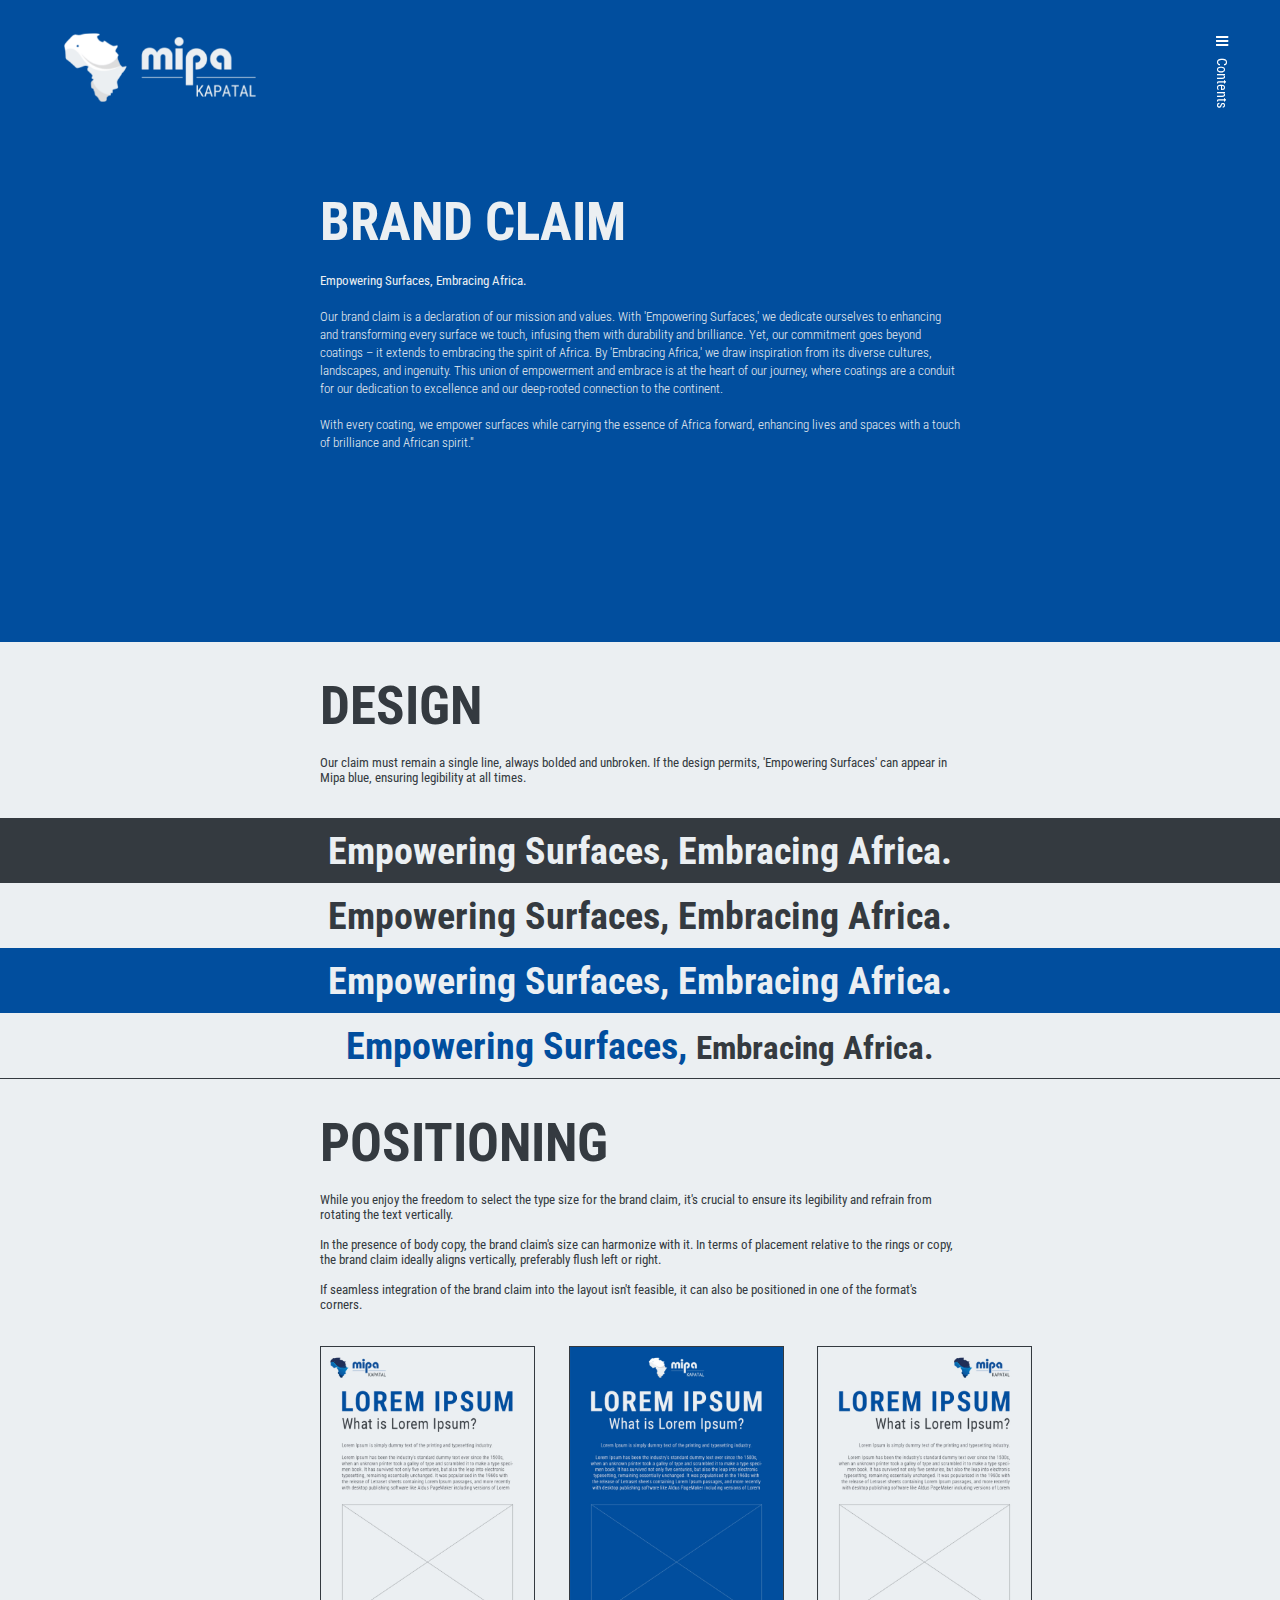
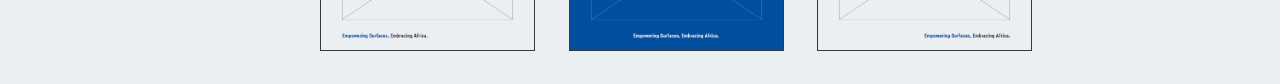
==== commit 07f2c709: "Update" ====
--- a/brand-claim.html
+++ b/brand-claim.html
@@ -58,7 +58,7 @@
                     <br>
                     <div class="divider-2-item-container">
                         <span class="divider-2-item">
-                            <a href="#" class="menu-item-link">
+                            <a href="typography.html" class="menu-item-link">
                                 Typography
                             </a>
                         </span>
--- a/fonts.css
+++ b/fonts.css
@@ -1,6 +1,11 @@
 @font-face {
     font-family: Roboto-Condensed-Bold;
     src: url('Resources/Fonts/RobotoCondensed-Bold.ttf') ;
+}
+
+@font-face {
+    font-family: Roboto-Condensed-Medium;
+    src: url('Resources/Fonts/RobotoCondensed-Medium.ttf') ;
 }
 
 @font-face {
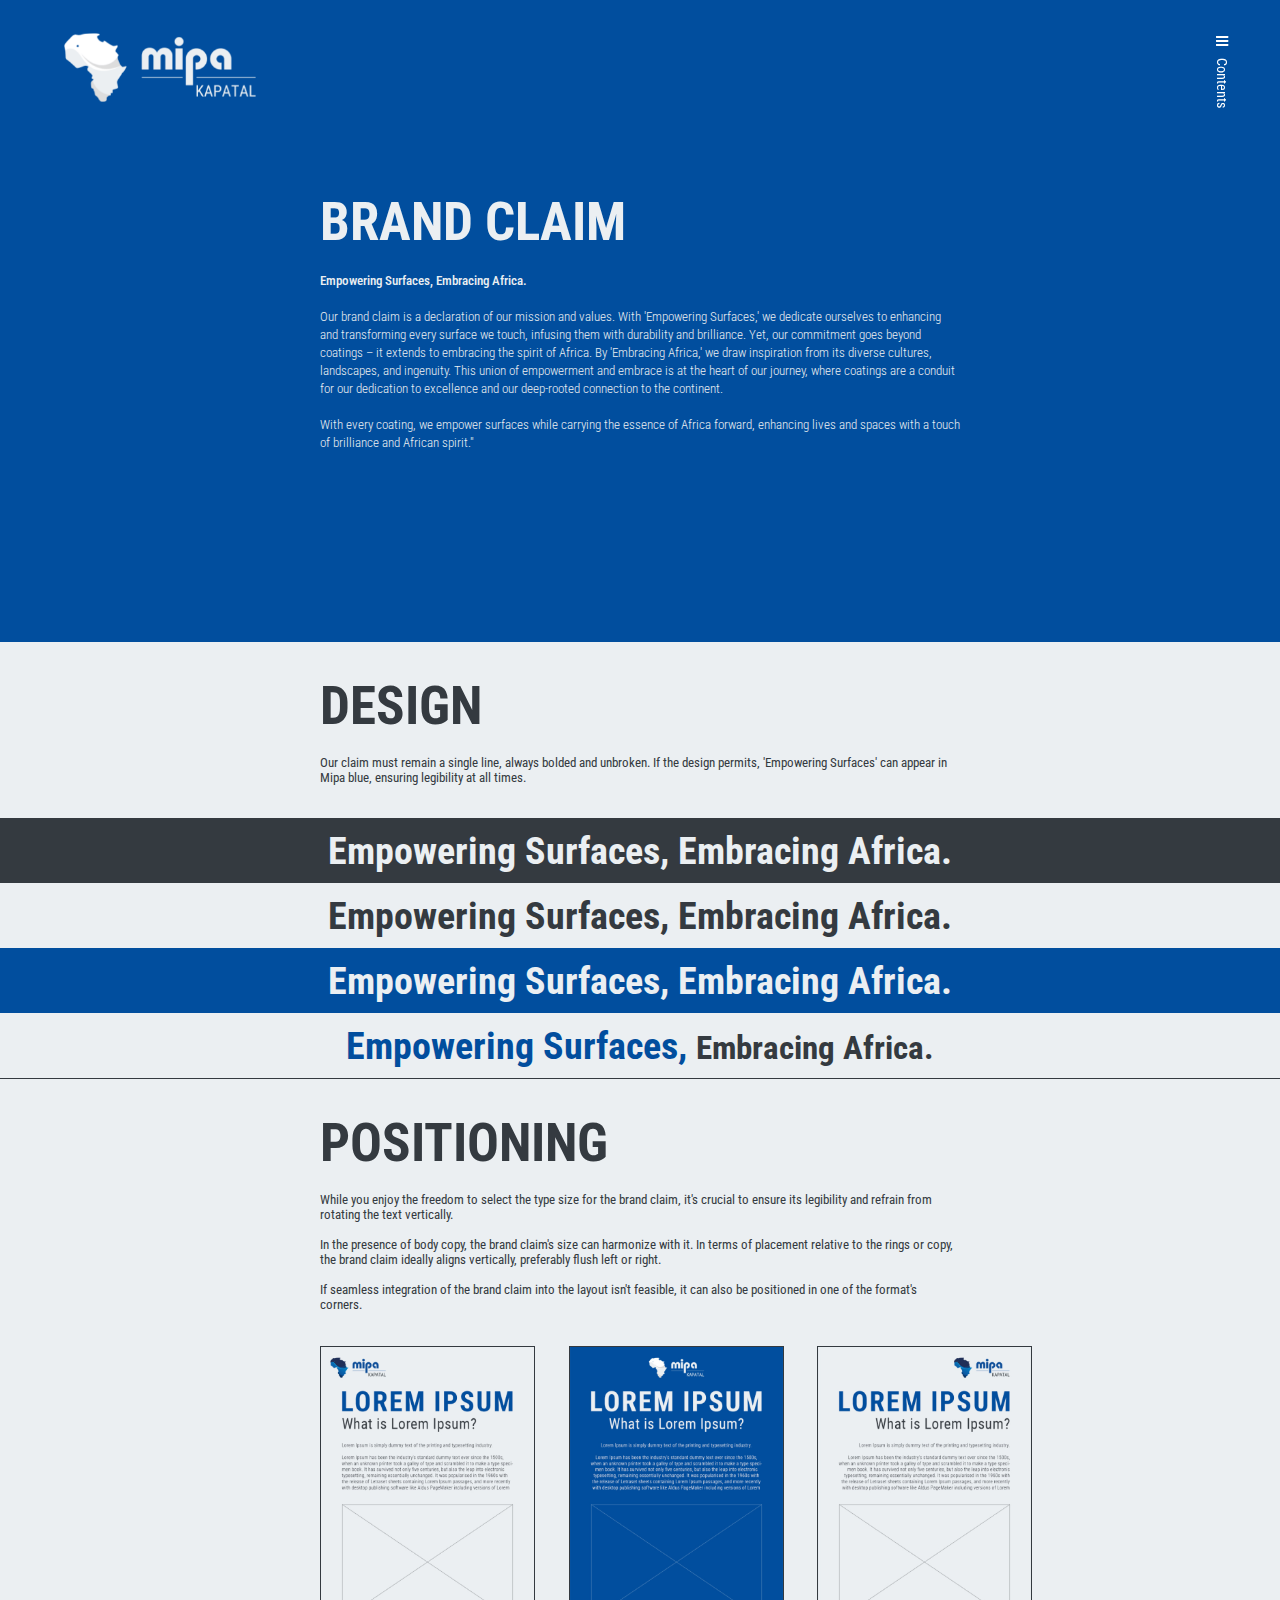
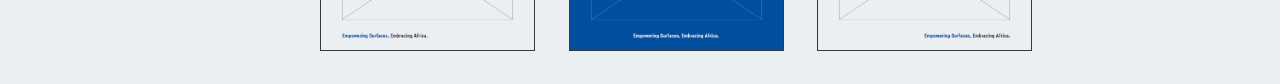
==== commit 7f9053c1: "Update" ====
--- a/brand-claim.html
+++ b/brand-claim.html
@@ -66,24 +66,24 @@
                     <br>
                     <div class="divider-2-item-container">
                         <span class="divider-2-item">
+                            <a href="layout-structure.html" class="menu-item-link">
+                                Layout Structure
+                            </a>
+                        </span>
+                    </div>
+                    <br>
+                    <div class="divider-2-item-container">
+                        <span class="divider-2-item">
+                            <a href="imagery.html" class="menu-item-link">
+                                Imagery
+                            </a>
+                        </span>
+                    </div>
+                    <br>
+                    <div class="divider-2-item-container">
+                        <span class="divider-2-item">
                             <a href="#" class="menu-item-link">
-                                Layout Structure
-                            </a>
-                        </span>
-                    </div>
-                    <br>
-                    <div class="divider-2-item-container">
-                        <span class="divider-2-item">
-                            <a href="#" class="menu-item-link">
-                                Imagery
-                            </a>
-                        </span>
-                    </div>
-                    <br>
-                    <div class="divider-2-item-container">
-                        <span class="divider-2-item">
-                            <a href="#" class="menu-item-link">
-                                Ton of Voice
+                                Tone of Voice
                             </a>
                         </span>
                     </div>
--- a/brand-claim.css
+++ b/brand-claim.css
@@ -183,7 +183,7 @@
   }
 
   .main-brand-claim-subheading-1{
-    font-family: Roboto-Condensed-Regular;
+    font-family: Roboto-Condensed-Medium;
     font-weight: 500;
     font-size: 1.04vw;
     color: #EBEFF2;
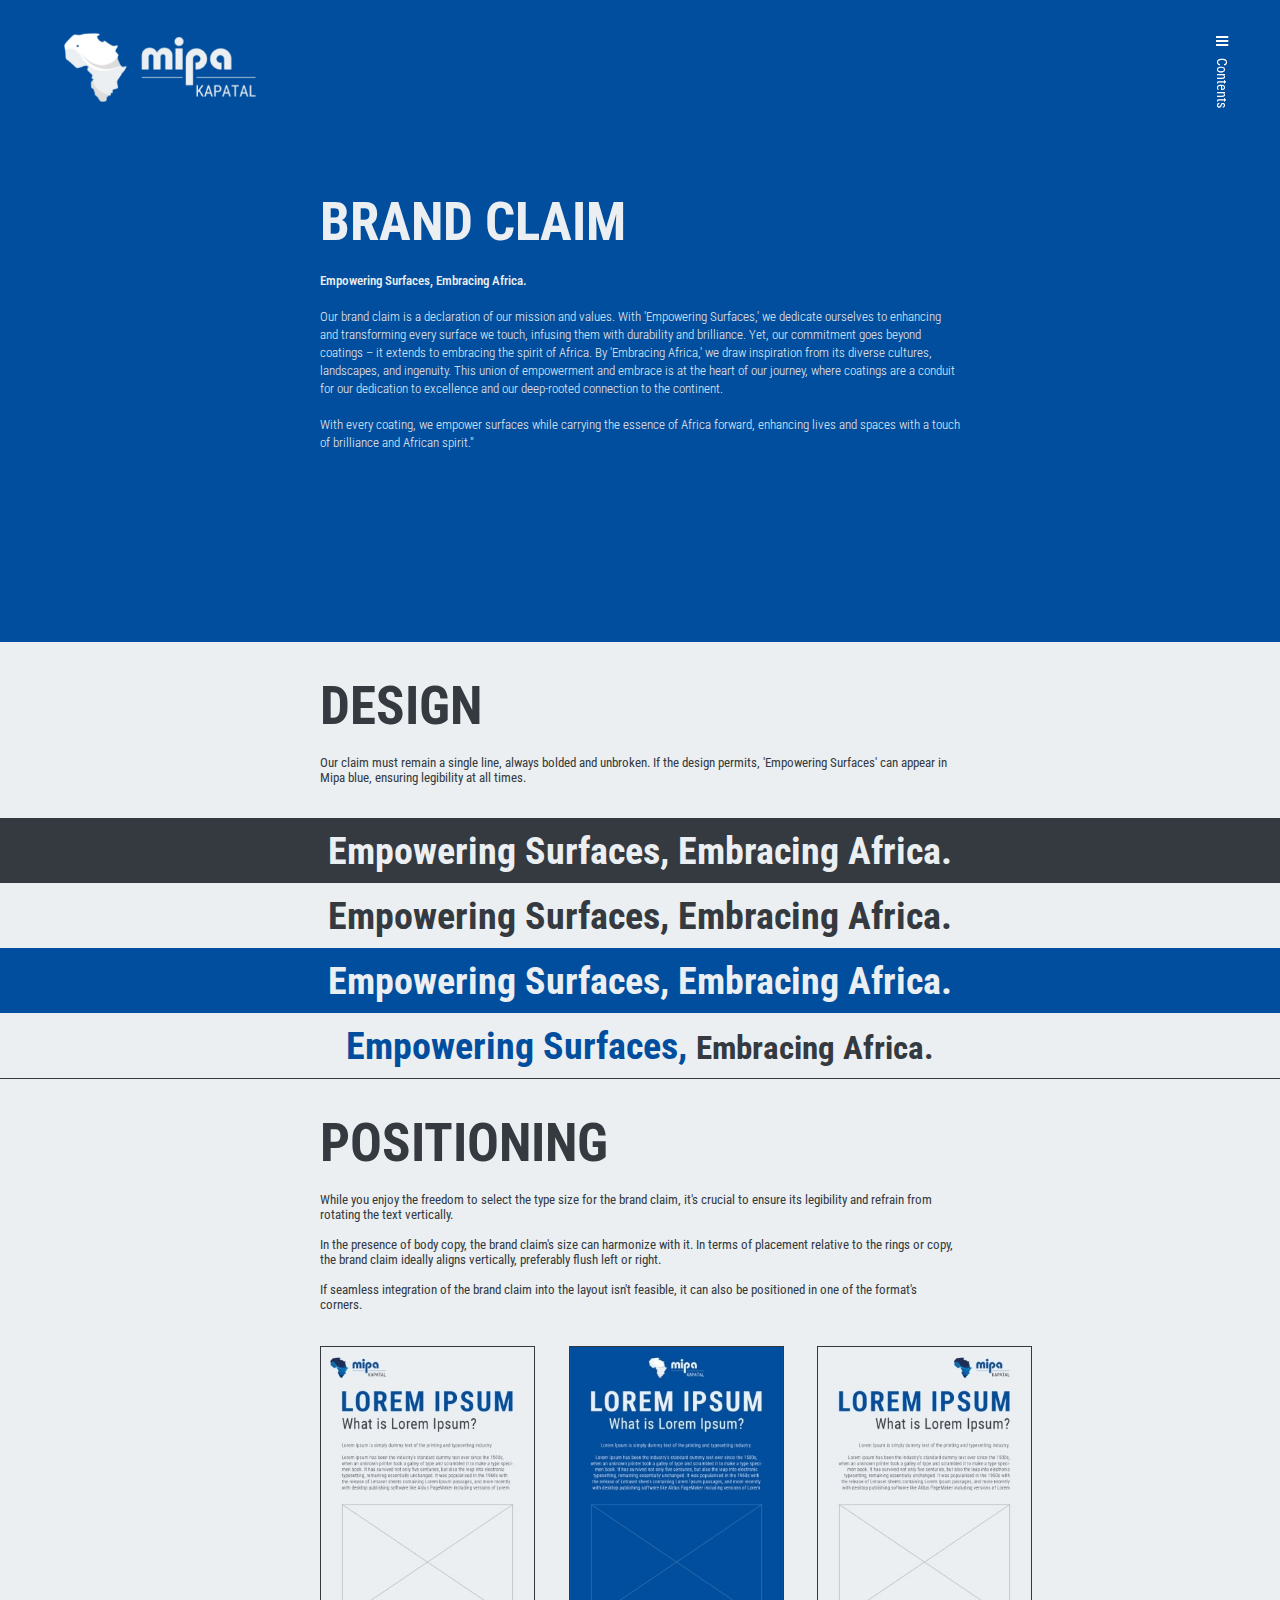
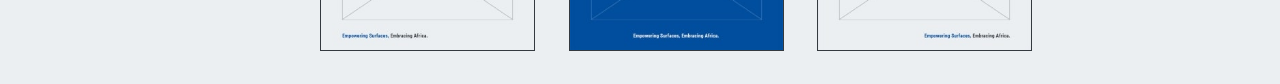
==== commit 0438e5a9: "update" ====
--- a/brand-claim.html
+++ b/brand-claim.html
@@ -82,7 +82,7 @@
                     <br>
                     <div class="divider-2-item-container">
                         <span class="divider-2-item">
-                            <a href="#" class="menu-item-link">
+                            <a href="tone-of-voice.html" class="menu-item-link">
                                 Tone of Voice
                             </a>
                         </span>
@@ -205,13 +205,13 @@
                     <div class="positioning-images">
                         <div class="positioning-images-1">
                             <div class="positioning-images-1-1">
-                                <img src="Resources\Images\Brand Claim\1.png" class="positioning-images-1-1-1">
+                                <img src="Resources\Images\Brand Claim\1.jpg" class="positioning-images-1-1-1">
                             </div>
                             <div class="positioning-images-1-2">
-                                <img src="Resources\Images\Brand Claim\2.png" class="positioning-images-1-2-1">
+                                <img src="Resources\Images\Brand Claim\2.jpg" class="positioning-images-1-2-1">
                             </div>
                             <div class="positioning-images-1-3">
-                                <img src="Resources\Images\Brand Claim\3.png" class="positioning-images-1-3-1">
+                                <img src="Resources\Images\Brand Claim\3.jpg" class="positioning-images-1-3-1">
                             </div>
                         </div>
                     </div>
